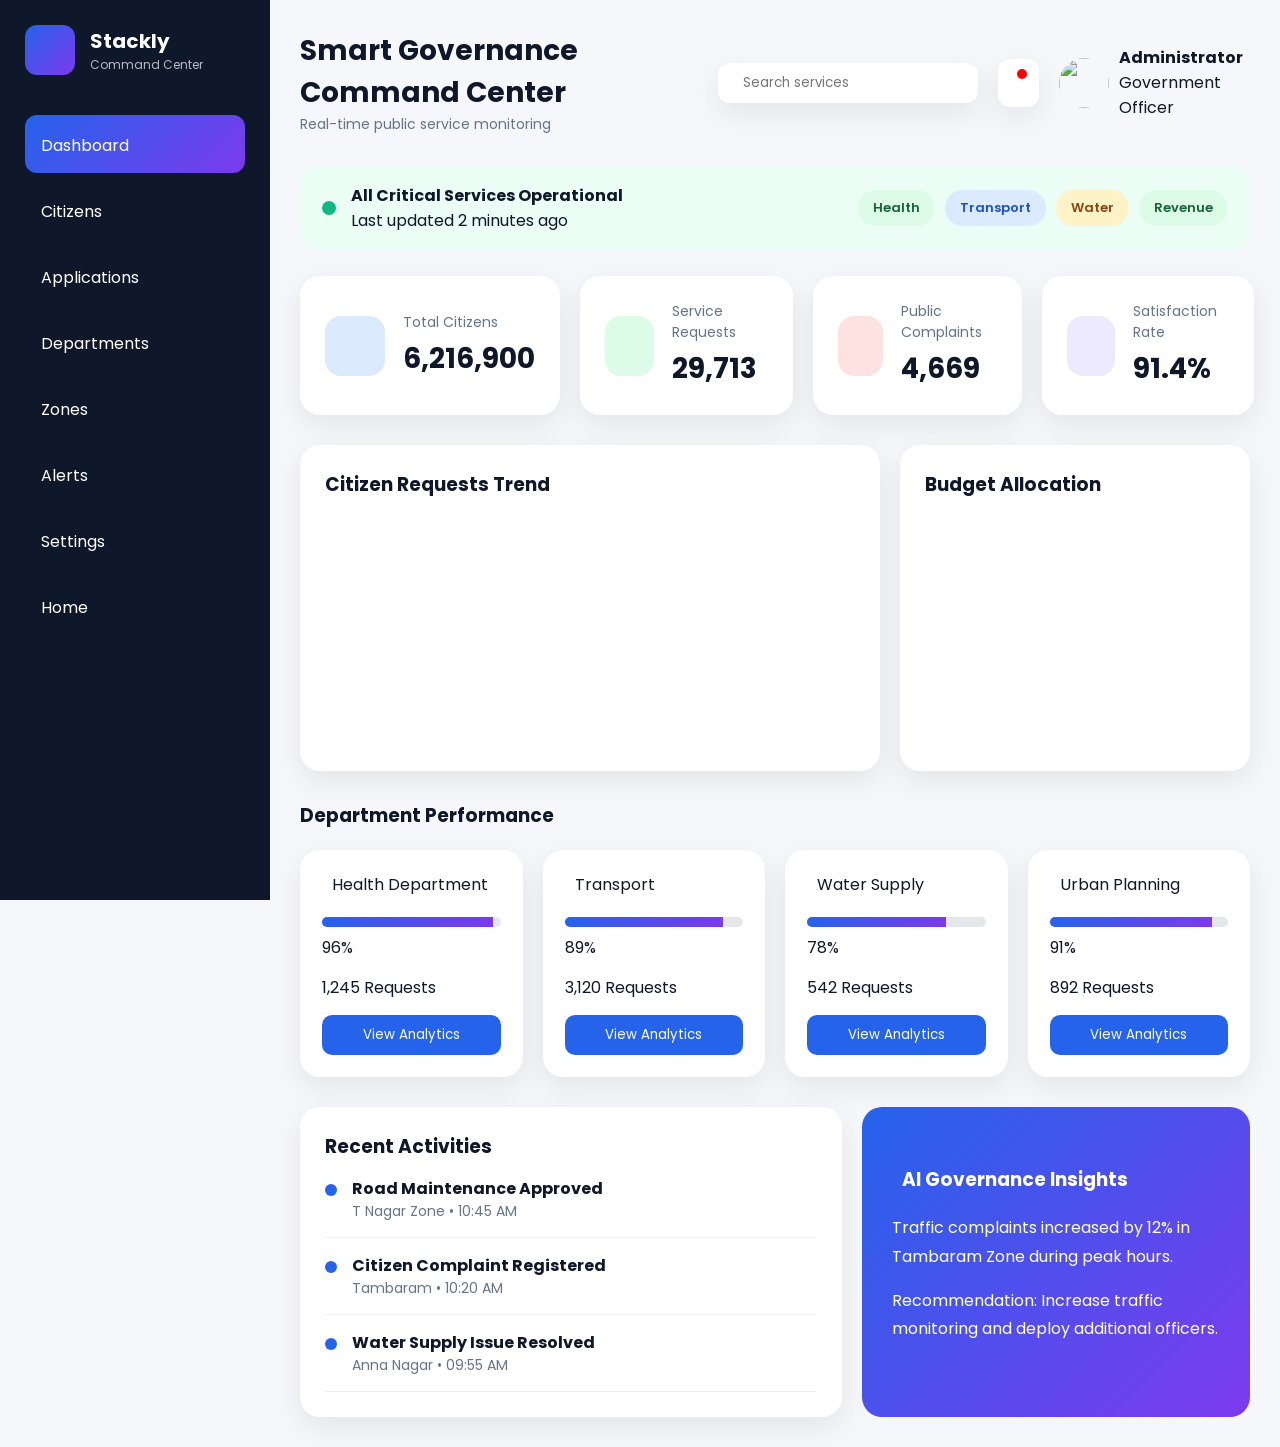
==== dashboard.html @ 56f53d69 "Add files via upload" ====
<!DOCTYPE html>
<html lang="en">
<head>

<meta charset="UTF-8">
<meta name="viewport" content="width=device-width, initial-scale=1.0">

<title>Smart Governance Command Center</title>

<link rel="preconnect" href="https://fonts.googleapis.com">
<link href="https://fonts.googleapis.com/css2?family=Poppins:wght@300;400;500;600;700&display=swap" rel="stylesheet">

<link href="https://cdn.jsdelivr.net/npm/remixicon@4.3.0/fonts/remixicon.css" rel="stylesheet">

<script src="https://cdn.jsdelivr.net/npm/chart.js"></script>

<link rel="stylesheet" href="css/dashboard.css">

</head>

<body>

<div class="mobile-overlay"></div>


<aside class="sidebar">

<div class="logo">

<div class="logo-icon">
<i class="ri-government-line"></i>
</div>

<div>
<h2>Stackly</h2>
<p>Command Center</p>
</div>

</div>

<ul class="menu">

<li class="active">
  <a href="dashboard.html">
<i class="ri-dashboard-line"></i>
<span>Dashboard</span>
</a>
</li>

<li>
  <a href="404.html">
<i class="ri-community-line"></i>
<span>Citizens</span>
</a>
</li>

<li>
  <a href="404.html">
<i class="ri-file-list-3-line"></i>
<span>Applications</span>
</a>
</li>

<li>
  <a href="404.html">
<i class="ri-building-2-line"></i>
<span>Departments</span>
</a>
</li>

<li>
  <a href="404.html">
<i class="ri-map-pin-line"></i>
<span>Zones</span>
</a>
</li>

<li>
  <a href="404.html">
<i class="ri-notification-4-line"></i>
<span>Alerts</span>
</a>
</li>


<li>
<a href="404.html">
<i class="ri-settings-3-line"></i>
<span>Settings</span>
</a>
</li>

<li>
<a href="index.html">
<i class="ri-home-5-line"></i>
<span>Home</span>
</a>
</li>

</ul>

</aside>



<div class="main">



<header class="topbar">

<div class="left-top">

<button class="menu-btn">
<i class="ri-menu-line"></i>
</button>

<div>
<h2>Smart Governance Command Center</h2>
<p>Real-time public service monitoring</p>
</div>

</div>

<div class="top-actions">

<div class="search-box">
<i class="ri-search-line"></i>
<input type="text" placeholder="Search services">
</div>

<div class="notification">
<i class="ri-notification-3-line"></i>
<span></span>
</div>

<div class="profile">

<img src="https://cdn-icons-png.flaticon.com/512/3135/3135715.png">

<div>
<h4>Administrator</h4>
<p>Government Officer</p>
</div>

</div>

</div>

</header>



<section class="live-status">

<div class="live-left">

<div class="pulse"></div>

<div>
<h4>All Critical Services Operational</h4>
<p>Last updated 2 minutes ago</p>
</div>

</div>

<div class="status-badges">

<span class="green">Health</span>
<span class="blue">Transport</span>
<span class="orange">Water</span>
<span class="green">Revenue</span>

</div>

</section>



<section class="stats-grid">

<div class="stat-card">

<div class="icon blue">
<i class="ri-group-line"></i>
</div>

<div>
<p>Total Citizens</p>
<h2 class="counter" data-target="10971000">0</h2>
</div>

</div>

<div class="stat-card">

<div class="icon green">
<i class="ri-file-list-line"></i>
</div>

<div>
<p>Service Requests</p>
<h2 class="counter" data-target="52436">0</h2>
</div>

</div>

<div class="stat-card">

<div class="icon red">
<i class="ri-error-warning-line"></i>
</div>

<div>
<p>Public Complaints</p>
<h2 class="counter" data-target="8240">0</h2>
</div>

</div>

<div class="stat-card">

<div class="icon purple">
<i class="ri-award-line"></i>
</div>

<div>
<p>Satisfaction Rate</p>
<h2>91.4%</h2>
</div>

</div>

</section>

<section class="analytics-grid">

<div class="card chart-card">

<div class="card-head">
<h3>Citizen Requests Trend</h3>
</div>

<canvas id="requestChart"></canvas>

</div>

<div class="card">

<h3>Budget Allocation</h3>

<canvas id="budgetChart"></canvas>

</div>

</section>



<section class="department-section">

<div class="section-title">
<h3>Department Performance</h3>
</div>

<div class="department-grid">

<div class="department-card">

<div class="dept-head">
<i class="ri-hospital-line"></i>
<span>Health Department</span>
</div>

<div class="progress-box">
<div class="progress">
<div style="width:96%"></div>
</div>
<span>96%</span>
</div>

<p>1,245 Requests</p>

<button>View Analytics</button>

</div>

<div class="department-card">

<div class="dept-head">
<i class="ri-road-map-line"></i>
<span>Transport</span>
</div>

<div class="progress-box">
<div class="progress">
<div style="width:89%"></div>
</div>
<span>89%</span>
</div>

<p>3,120 Requests</p>

<button>View Analytics</button>

</div>

<div class="department-card">

<div class="dept-head">
<i class="ri-water-flash-line"></i>
<span>Water Supply</span>
</div>

<div class="progress-box">
<div class="progress">
<div style="width:78%"></div>
</div>
<span>78%</span>
</div>

<p>542 Requests</p>

<button>View Analytics</button>

</div>

<div class="department-card">

<div class="dept-head">
<i class="ri-building-line"></i>
<span>Urban Planning</span>
</div>

<div class="progress-box">
<div class="progress">
<div style="width:91%"></div>
</div>
<span>91%</span>
</div>

<p>892 Requests</p>

<button>View Analytics</button>

</div>

</div>

</section>



<section class="bottom-grid">



<div class="card">

<h3>Recent Activities</h3>

<div class="activity">

<div class="timeline-dot"></div>

<div>
<h4>Road Maintenance Approved</h4>
<p>T Nagar Zone • 10:45 AM</p>
</div>

</div>

<div class="activity">

<div class="timeline-dot"></div>

<div>
<h4>Citizen Complaint Registered</h4>
<p>Tambaram • 10:20 AM</p>
</div>

</div>

<div class="activity">

<div class="timeline-dot"></div>

<div>
<h4>Water Supply Issue Resolved</h4>
<p>Anna Nagar • 09:55 AM</p>
</div>

</div>

</div>



<div class="ai-card">

<div class="ai-head">

<i class="ri-ai-generate"></i>

<h3>AI Governance Insights</h3>

</div>

<p>
Traffic complaints increased by 12% in Tambaram Zone during peak hours.
</p>

<p>
Recommendation: Increase traffic monitoring and deploy additional officers.
</p>

</div>

</section>

</div>

<script src="js/dashboard.js"></script>

</body>
</html>
---- css/dashboard.css ----
*{
margin:0;
padding:0;
box-sizing:border-box;
font-family:'Poppins',sans-serif;
}

:root{
--primary:#2563eb;
--secondary:#7c3aed;
--success:#10b981;
--danger:#ef4444;
--warning:#f59e0b;

--bg:#f5f7fb;
--card:#ffffff;

--text:#0f172a;
--muted:#64748b;

--shadow:
0 10px 30px rgba(0,0,0,.08);
}

body{
background:var(--bg);
color:var(--text);
overflow-x:hidden;
}


a{
text-decoration:none;
color:inherit;
}


.sidebar{
position:fixed;
left:0;
top:0;

width:270px;
height:100vh;

background:#0f172a;
color:#fff;

padding:25px;

z-index:1000;
transition:.3s;
}

.logo{
display:flex;
align-items:center;
gap:15px;
margin-bottom:40px;
}

.logo-icon{
width:50px;
height:50px;

background:linear-gradient(
135deg,
var(--primary),
var(--secondary)
);

border-radius:12px;

display:flex;
align-items:center;
justify-content:center;

font-size:22px;
}

.logo h2{
font-size:20px;
}

.logo p{
font-size:12px;
opacity:.7;
}

.menu{
list-style:none;
}

.menu li{
display:flex;
align-items:center;
gap:12px;

padding:14px 16px;
border-radius:12px;

margin-bottom:8px;

cursor:pointer;

transition:.3s;
}

.menu li:hover{
background:rgba(255,255,255,.08);
}

.menu li.active{
background:linear-gradient(
135deg,
var(--primary),
var(--secondary)
);
}

.menu i{
font-size:20px;
}



.main{
margin-left:270px;
padding:30px;
min-height:100vh;
}



.topbar{
display:flex;
justify-content:space-between;
align-items:center;

margin-bottom:30px;
}

.left-top{
display:flex;
align-items:center;
gap:20px;
}

.menu-btn{
display:none;
border:none;
background:none;
font-size:26px;
cursor:pointer;
}

.left-top h2{
font-size:28px;
}

.left-top p{
color:var(--muted);
font-size:14px;
}

.top-actions{
display:flex;
align-items:center;
gap:20px;
}

.search-box{
background:#fff;
padding:10px 15px;
border-radius:12px;

display:flex;
align-items:center;
gap:10px;

box-shadow:var(--shadow);
}

.search-box input{
border:none;
outline:none;
width:220px;
}

.notification{
position:relative;

width:48px;
height:48px;

background:#fff;

display:flex;
align-items:center;
justify-content:center;

border-radius:12px;

box-shadow:var(--shadow);
cursor:none;
}

.notification span{
position:absolute;
top:10px;
right:12px;

width:10px;
height:10px;

background:red;
border-radius:50%;
}

.profile{
display:flex;
align-items:center;
gap:10px;
}

.profile img{
width:50px;
height:50px;
border-radius:50%;
}


.live-status{
background:#ecfdf5;

padding:18px 22px;

border-radius:18px;

display:flex;
justify-content:space-between;
align-items:center;

margin-bottom:25px;
}

.live-left{
display:flex;
align-items:center;
gap:15px;
}

.pulse{
width:14px;
height:14px;

background:var(--success);

border-radius:50%;

animation:pulse 2s infinite;
}

@keyframes pulse{

0%{
box-shadow:0 0 0 0 rgba(16,185,129,.6);
}

100%{
box-shadow:0 0 0 20px rgba(16,185,129,0);
}

}

.status-badges{
display:flex;
gap:10px;
flex-wrap:wrap;
}

.status-badges span{
padding:8px 15px;
border-radius:30px;
font-size:13px;
font-weight:600;
}

.green{
background:#dcfce7;
color:#166534;
}

.orange{
background:#fef3c7;
color:#92400e;
}

.blue{
background:#dbeafe;
color:#1d4ed8;
}


.stats-grid{
display:grid;
grid-template-columns:repeat(4,1fr);
gap:20px;
margin-bottom:30px;
}

.stat-card{
background:var(--card);

padding:25px;

border-radius:20px;

box-shadow:var(--shadow);

display:flex;
align-items:center;
gap:18px;

transition:.3s;
}

.stat-card:hover{
transform:translateY(-6px);
}

.icon{
width:60px;
height:60px;

border-radius:16px;

display:flex;
align-items:center;
justify-content:center;

font-size:24px;
}

.icon.blue{
background:#dbeafe;
color:#2563eb;
}

.icon.green{
background:#dcfce7;
color:#10b981;
}

.icon.red{
background:#fee2e2;
color:#ef4444;
}

.icon.purple{
background:#ede9fe;
color:#7c3aed;
}

.stat-card p{
color:var(--muted);
font-size:14px;
}

.stat-card h2{
margin-top:5px;
font-size:28px;
}


.analytics-grid{
display:grid;
grid-template-columns:2fr 1fr;
gap:20px;
height:auto;

margin-bottom:30px;
}

.card{
background:#fff;
padding:25px;
border-radius:20px;
box-shadow:var(--shadow);
}

.card-head{
display:flex;
justify-content:space-between;
margin-bottom:20px;
}



.department-section{
margin-bottom:30px;
}

.section-title{
margin-bottom:20px;
}

.department-grid{
display:grid;
grid-template-columns:repeat(4,1fr);
gap:20px;
}

.department-card{
background:#fff;
padding:22px;

border-radius:20px;

box-shadow:var(--shadow);

transition:.3s;
}

.department-card:hover{
transform:translateY(-5px);
}

.dept-head{
display:flex;
align-items:center;
gap:10px;

margin-bottom:20px;
}

.dept-head i{
font-size:22px;
color:var(--primary);
}

.progress-box{
margin-bottom:15px;
}

.progress{
height:10px;
background:#e5e7eb;
border-radius:50px;
overflow:hidden;
margin-bottom:8px;
}

.progress div{
height:100%;
background:linear-gradient(
90deg,
var(--primary),
var(--secondary)
);
}

.department-card button{
margin-top:15px;

width:100%;

padding:10px;

border:none;

background:var(--primary);
color:#fff;

border-radius:10px;
cursor:pointer;
}


.bottom-grid{
display:grid;
grid-template-columns:1.4fr 1fr;
gap:20px;
}

.activity{
display:flex;
gap:15px;
padding:15px 0;

border-bottom:1px solid #eee;
}

.timeline-dot{
width:12px;
height:12px;

background:var(--primary);

border-radius:50%;

margin-top:8px;
}

.activity p{
color:var(--muted);
font-size:14px;
}

.ai-card{
background:
linear-gradient(
135deg,
#2563eb,
#7c3aed
);

color:#fff;

padding:30px;

border-radius:20px;

display:flex;
flex-direction:column;
justify-content:center;
}

.ai-head{
display:flex;
align-items:center;
gap:10px;
margin-bottom:20px;
}

.ai-head i{
font-size:30px;
}

.ai-card p{
margin-bottom:15px;
line-height:1.8;
}

.mobile-overlay{
display:none;
}



@media(max-width:992px){

.stats-grid{
grid-template-columns:repeat(2,1fr);
}

.department-grid{
grid-template-columns:repeat(2,1fr);
}

.analytics-grid{
grid-template-columns:1fr;
}

.bottom-grid{
grid-template-columns:1fr;
}

}


@media(max-width:768px){

.sidebar{
left:-100%;
}

.sidebar.show{
left:0;
}

.mobile-overlay.show{
display:block;

position:fixed;
inset:0;

background:rgba(0,0,0,.5);

z-index:999;
}

.main{
margin-left:0;
padding:20px;
}

.menu-btn{
display:block;
}

.topbar{
flex-direction:column;
align-items:flex-start;
gap:20px;
}

.top-actions{
width:100%;
flex-wrap:wrap;
}

.search-box{
width:100%;
}

.search-box input{
width:100%;
}

.live-status{
flex-direction:column;
gap:15px;
align-items:flex-start;
}

.stats-grid{
grid-template-columns:1fr;
}

.department-grid{
grid-template-columns:1fr;
}

.left-top h2{
font-size:22px;
}

.card{
padding:20px;
}

}



@media(max-width:480px){

.profile{
width:100%;
}

.profile h4{
font-size:14px;
}

.profile p{
font-size:12px;
}

.stat-card{
flex-direction:column;
text-align:center;
}

.stat-card h2{
font-size:24px;
}

}
#requestChart{
height:220px !important;
}

#budgetChart{
max-height:220px;
}
@media (max-width:480px){

body{
font-size:14px;
}

.main{
padding:12px;
}

.logo h2{
font-size:18px;
}

.left-top h2{
font-size:16px;
}

.notification{
width:42px;
height:42px;

}

.profile{
flex-direction:column;
text-align:center;
}

.profile img{
width:60px;
height:60px;
}

.stat-card{
flex-direction:column;
text-align:center;
 min-height:auto;
  padding:15px;
}

.card{
  padding:15px;
  overflow:hidden;
}
.notification {
  display:none;
}

.icon{
width:55px;
height:55px;
}

.stat-card h2{
font-size:20px;
}
.department-card{
  width:100%;
  padding:16px;
}

.department-card button{
width:100%;
}

.status-badges{
display:grid;
grid-template-columns:repeat(2,1fr);
gap:10px;
}

.status-badges span{
text-align:center;
}

}
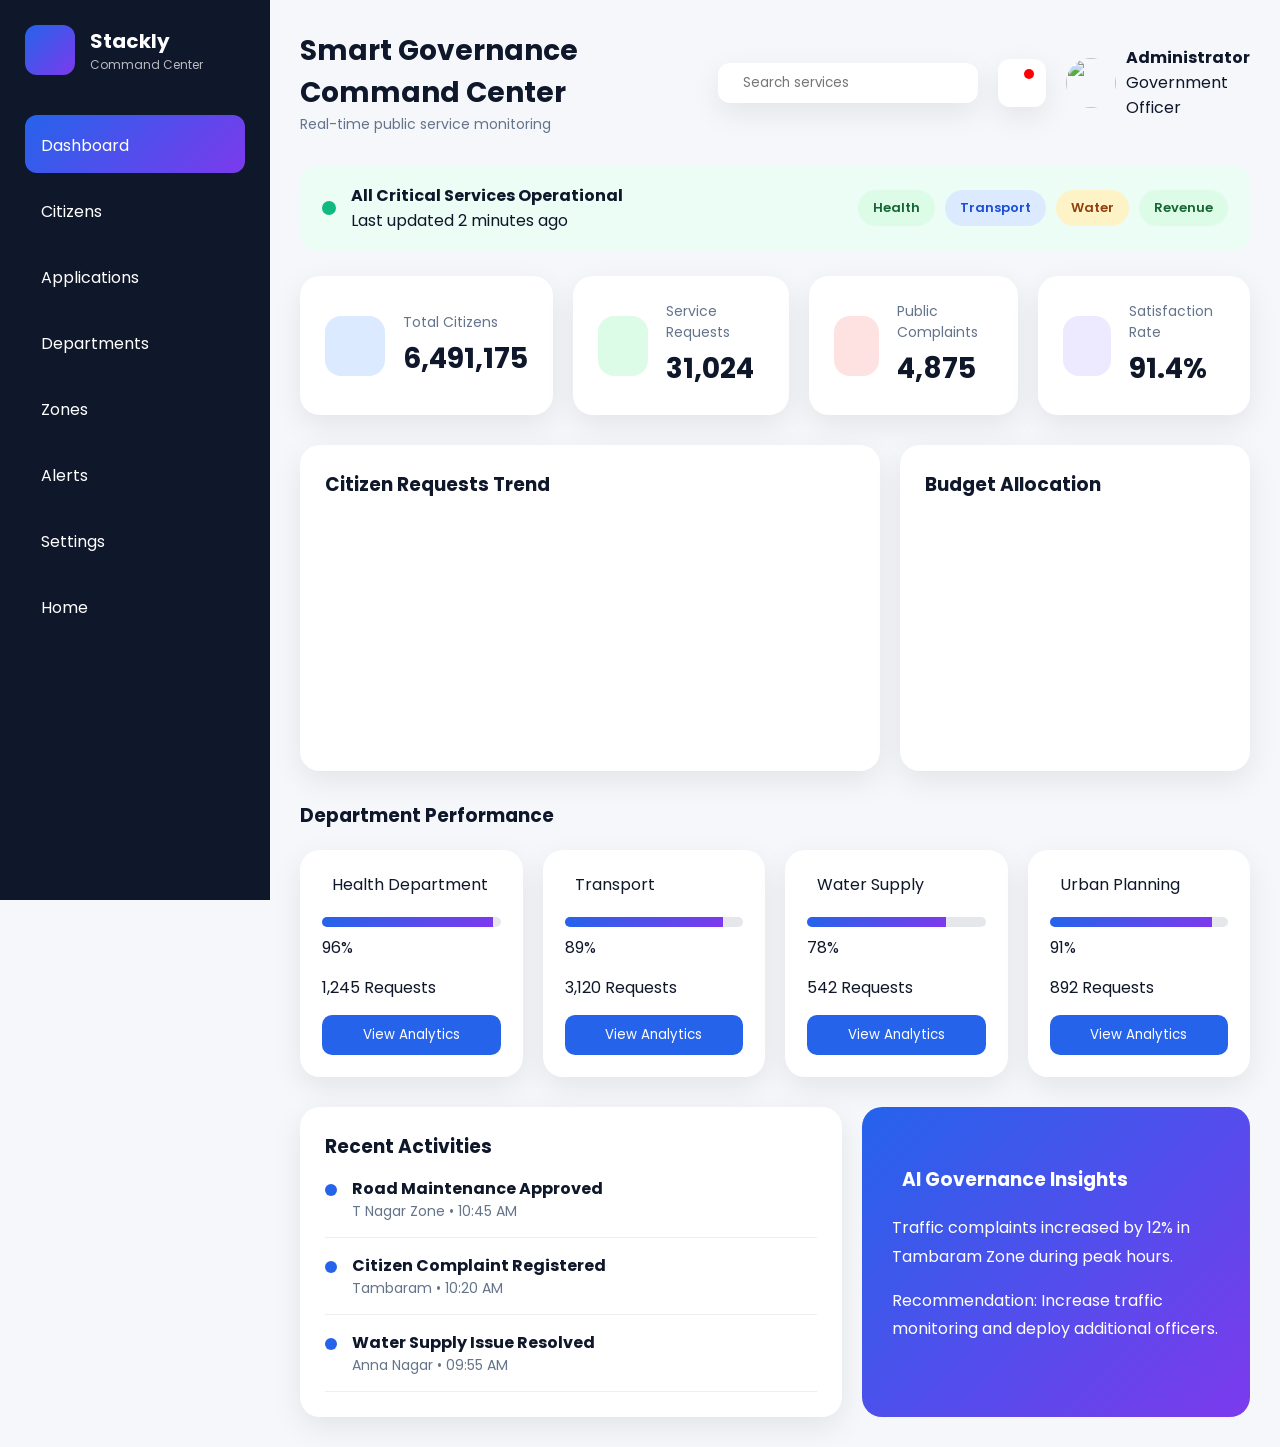
==== commit 31f34b1a: "Update dashboard.html" ====
--- a/dashboard.html
+++ b/dashboard.html
@@ -129,10 +129,12 @@
 <input type="text" placeholder="Search services">
 </div>
 
-<div class="notification">
-<i class="ri-notification-3-line"></i>
-<span></span>
-</div>
+<a href="404.html">
+    <div class="notification">
+        <i class="ri-notification-3-line"></i>
+        <span></span>
+    </div>
+</a>
 
 <div class="profile">
 
@@ -423,4 +425,4 @@
 <script src="js/dashboard.js"></script>
 
 </body>
-</html>+</html>
